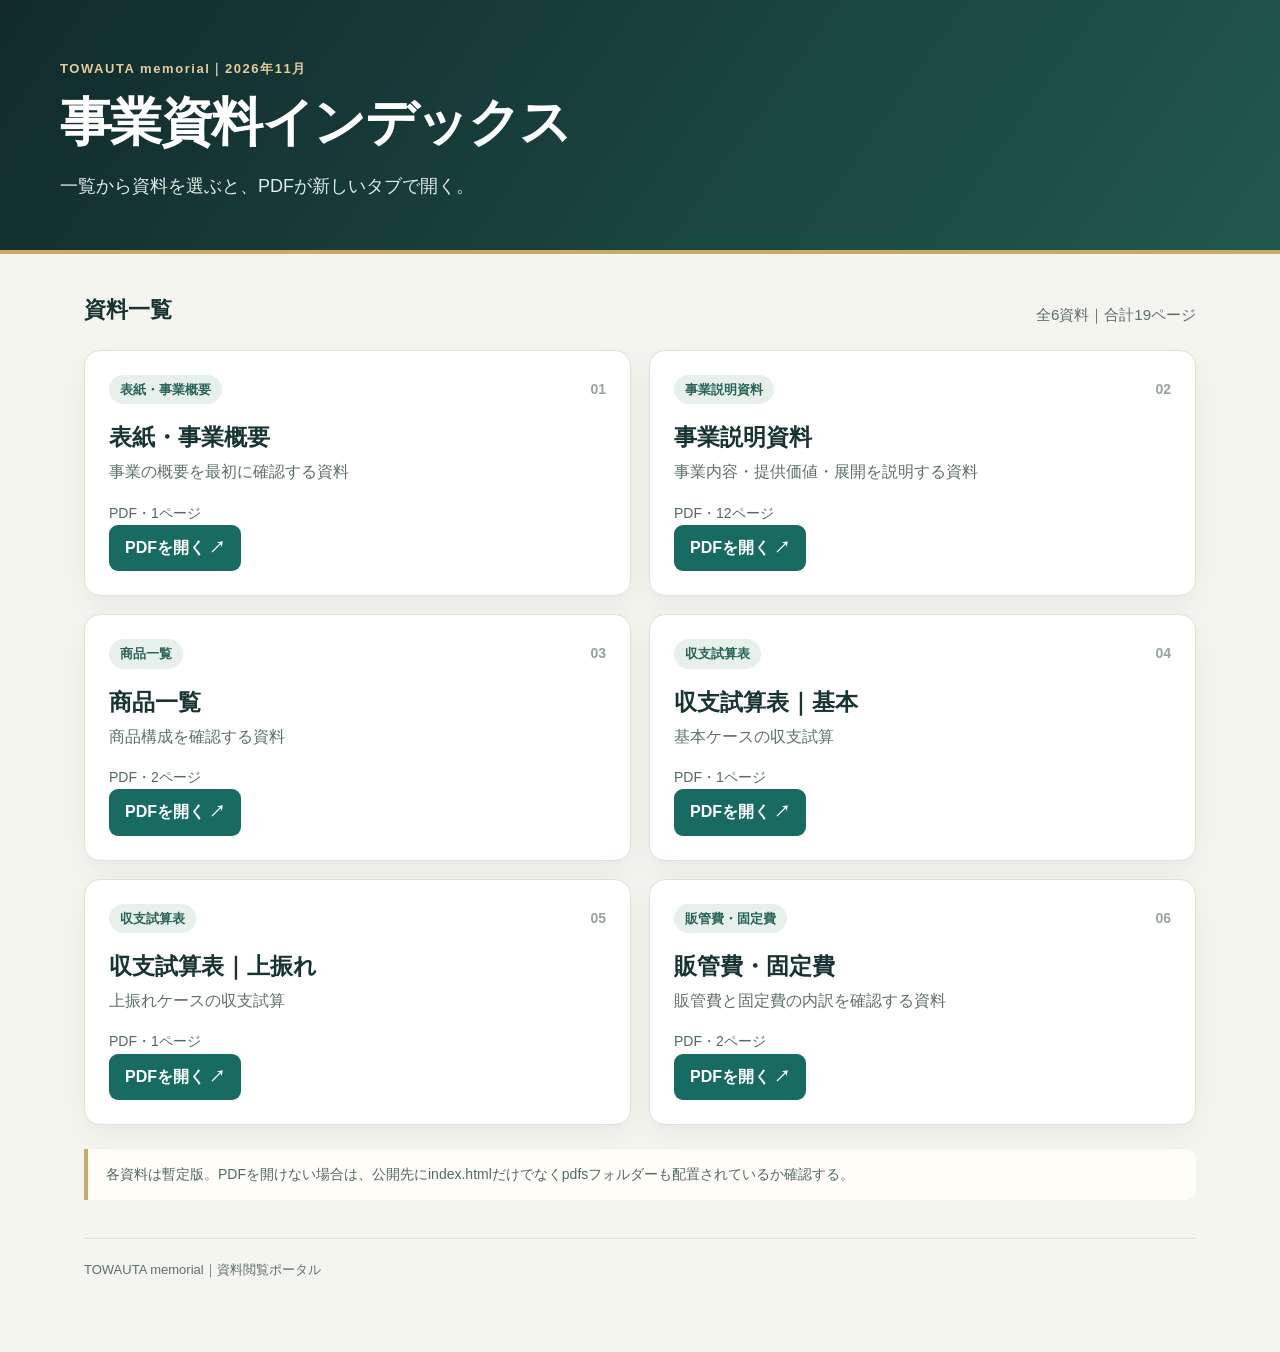
==== memorial_draft/index.html @ f04117cd "Publish memorial draft PDF portal with noindex" ====
<!doctype html><html lang="ja"><head><meta name="robots" content="noindex,nofollow,noarchive"><meta charset="utf-8"><meta name="viewport" content="width=device-width,initial-scale=1"><meta name="description" content="TOWAUTA memorialの事業資料PDF一覧"><title>TOWAUTA memorial｜資料インデックス</title><style>
:root{--ink:#173432;--muted:#5c706d;--teal:#176b61;--gold:#c9a86b;--paper:#f5f5ef;--line:#dce3dc;--white:#fff}*{box-sizing:border-box}body{margin:0;background:var(--paper);color:var(--ink);font-family:-apple-system,BlinkMacSystemFont,"Hiragino Kaku Gothic ProN","Yu Gothic",Meiryo,sans-serif;line-height:1.65}.hero{background:linear-gradient(125deg,#112b2c,#20584f);color:white;padding:58px max(24px,calc((100vw - 1160px)/2)) 48px;border-bottom:4px solid var(--gold)}.eyebrow{color:#e4cc9c;font-size:13px;font-weight:800;letter-spacing:.12em;margin:0 0 12px}.hero h1{font-size:clamp(32px,5vw,52px);line-height:1.2;margin:0;letter-spacing:-.03em}.hero p:last-child{max-width:700px;font-size:18px;color:#e2ece6;margin:18px 0 0}.wrap{max-width:1160px;margin:0 auto;padding:38px 24px 72px}.section-head{display:flex;align-items:end;justify-content:space-between;gap:16px;margin-bottom:22px}.section-head h2{margin:0;font-size:22px}.section-head p{margin:0;color:var(--muted);font-size:15px}.grid{display:grid;grid-template-columns:repeat(2,minmax(0,1fr));gap:18px}.card{background:var(--white);border:1px solid var(--line);border-radius:16px;padding:24px;box-shadow:0 10px 28px #183a3210;display:flex;flex-direction:column;min-height:225px}.card-top{display:flex;justify-content:space-between;align-items:center}.tag{display:inline-flex;border-radius:999px;background:#e7f0eb;color:#286458;font-size:13px;font-weight:800;padding:4px 11px}.number{font-size:14px;color:#96a49d;font-weight:800}.card h2{font-size:23px;line-height:1.35;margin:18px 0 6px}.card p{font-size:16px;color:var(--muted);margin:0}.meta{font-size:14px;color:#536963;margin-top:16px}.open{display:inline-block;align-self:flex-start;margin-top:auto;padding:10px 16px;border-radius:9px;background:var(--teal);color:white;text-decoration:none;font-size:16px;font-weight:750}.open:focus-visible{outline:3px solid #bd8623;outline-offset:3px}.note{margin-top:24px;border-left:4px solid var(--gold);background:#fffdf8;padding:14px 18px;border-radius:0 10px 10px 0;color:#536963;font-size:14px}.footer{border-top:1px solid var(--line);padding-top:20px;margin-top:38px;color:var(--muted);font-size:13px}@media(max-width:680px){.hero{padding:40px 22px 34px}.hero p:last-child{font-size:16px}.wrap{padding:28px 16px 54px}.section-head{display:block}.section-head p{margin-top:6px}.grid{grid-template-columns:1fr;gap:13px}.card{min-height:205px;padding:20px}.card h2{font-size:21px}}
</style></head><body><header class="hero"><p class="eyebrow">TOWAUTA memorial｜2026年11月</p><h1>事業資料インデックス</h1><p>一覧から資料を選ぶと、PDFが新しいタブで開く。</p></header><main class="wrap"><div class="section-head"><h2>資料一覧</h2><p>全6資料｜合計19ページ</p></div><section class="grid" aria-label="PDF資料一覧"><article class="card"><div class="card-top"><span class="tag">表紙・事業概要</span><span class="number">01</span></div><h2>表紙・事業概要</h2><p>事業の概要を最初に確認する資料</p><div class="meta">PDF・1ページ</div><a class="open" href="./pdfs/overview.pdf">PDFを開く ↗</a></article><article class="card"><div class="card-top"><span class="tag">事業説明資料</span><span class="number">02</span></div><h2>事業説明資料</h2><p>事業内容・提供価値・展開を説明する資料</p><div class="meta">PDF・12ページ</div><a class="open" href="./pdfs/business-explanation.pdf">PDFを開く ↗</a></article><article class="card"><div class="card-top"><span class="tag">商品一覧</span><span class="number">03</span></div><h2>商品一覧</h2><p>商品構成を確認する資料</p><div class="meta">PDF・2ページ</div><a class="open" href="./pdfs/products.pdf">PDFを開く ↗</a></article><article class="card"><div class="card-top"><span class="tag">収支試算表</span><span class="number">04</span></div><h2>収支試算表｜基本</h2><p>基本ケースの収支試算</p><div class="meta">PDF・1ページ</div><a class="open" href="./pdfs/financial-basic.pdf">PDFを開く ↗</a></article><article class="card"><div class="card-top"><span class="tag">収支試算表</span><span class="number">05</span></div><h2>収支試算表｜上振れ</h2><p>上振れケースの収支試算</p><div class="meta">PDF・1ページ</div><a class="open" href="./pdfs/financial-upside.pdf">PDFを開く ↗</a></article><article class="card"><div class="card-top"><span class="tag">販管費・固定費</span><span class="number">06</span></div><h2>販管費・固定費</h2><p>販管費と固定費の内訳を確認する資料</p><div class="meta">PDF・2ページ</div><a class="open" href="./pdfs/selling-and-fixed-costs.pdf">PDFを開く ↗</a></article></section><aside class="note">各資料は暫定版。PDFを開けない場合は、公開先にindex.htmlだけでなくpdfsフォルダーも配置されているか確認する。</aside><footer class="footer">TOWAUTA memorial｜資料閲覧ポータル</footer></main></body></html>
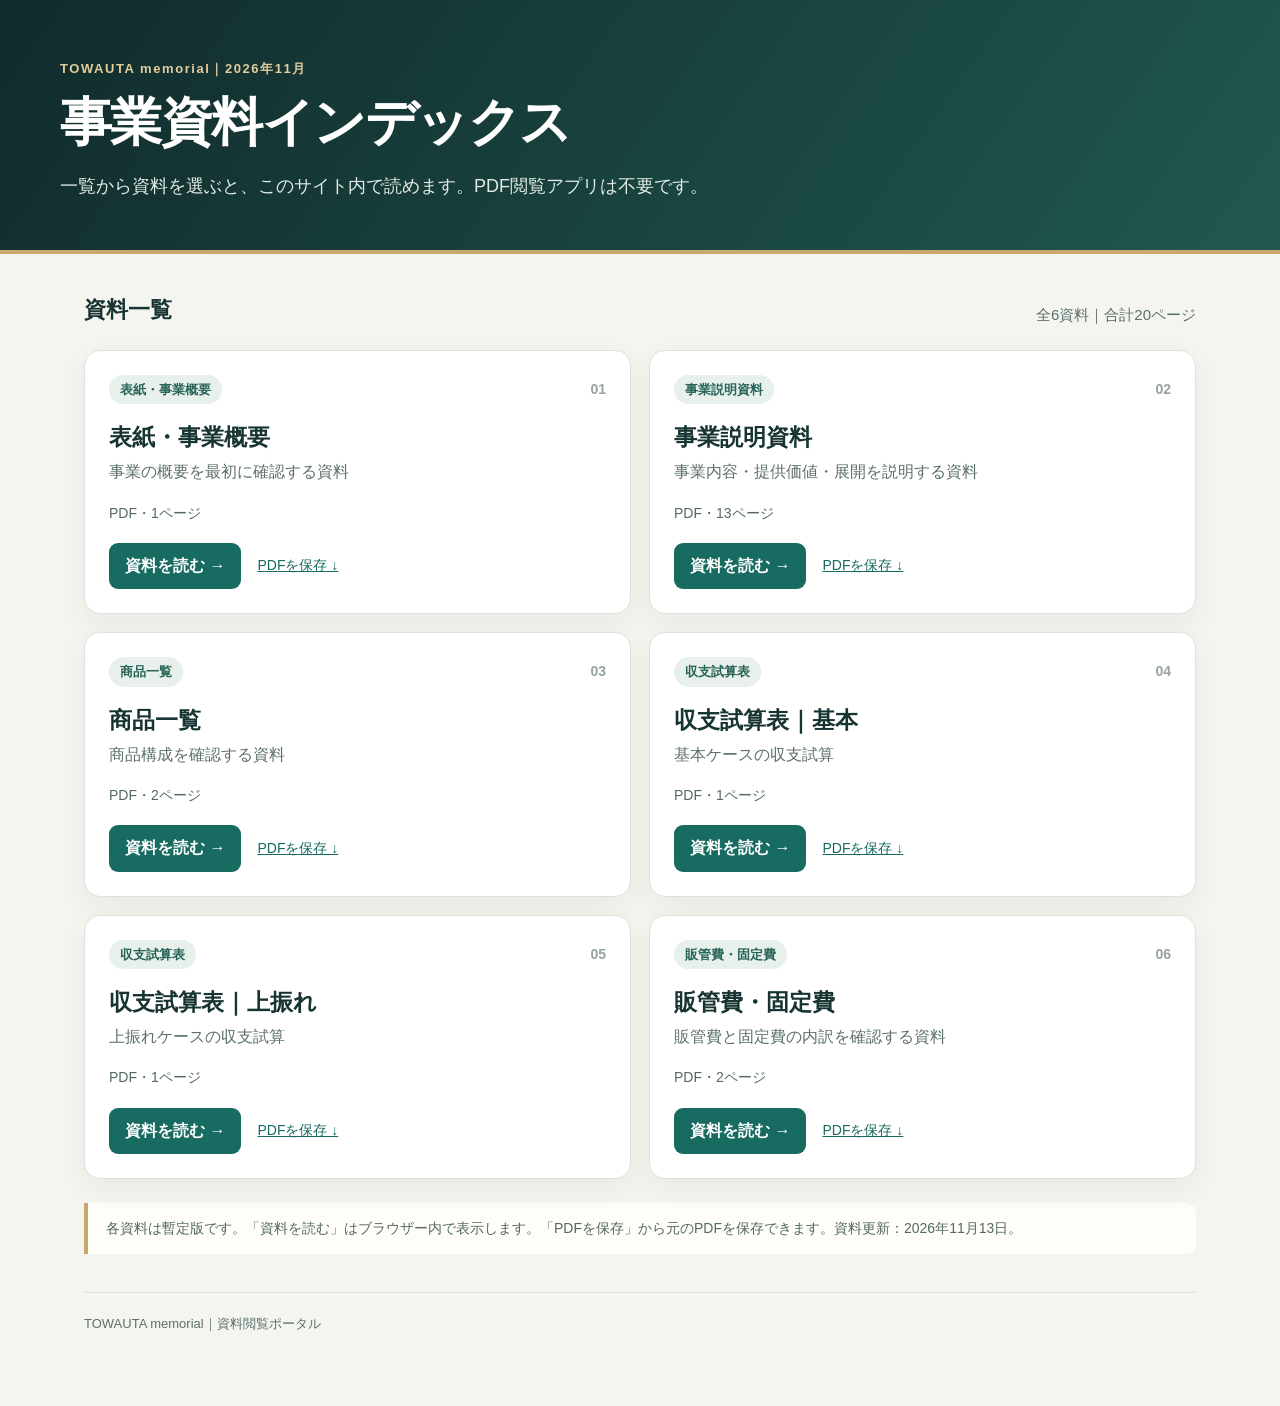
==== commit d8c0b3f5: "Add app-free mobile document viewer" ====
--- a/memorial_draft/index.html
+++ b/memorial_draft/index.html
@@ -1,3 +1,3 @@
 <!doctype html><html lang="ja"><head><meta name="robots" content="noindex,nofollow,noarchive"><meta charset="utf-8"><meta name="viewport" content="width=device-width,initial-scale=1"><meta name="description" content="TOWAUTA memorialの事業資料PDF一覧"><title>TOWAUTA memorial｜資料インデックス</title><style>
-:root{--ink:#173432;--muted:#5c706d;--teal:#176b61;--gold:#c9a86b;--paper:#f5f5ef;--line:#dce3dc;--white:#fff}*{box-sizing:border-box}body{margin:0;background:var(--paper);color:var(--ink);font-family:-apple-system,BlinkMacSystemFont,"Hiragino Kaku Gothic ProN","Yu Gothic",Meiryo,sans-serif;line-height:1.65}.hero{background:linear-gradient(125deg,#112b2c,#20584f);color:white;padding:58px max(24px,calc((100vw - 1160px)/2)) 48px;border-bottom:4px solid var(--gold)}.eyebrow{color:#e4cc9c;font-size:13px;font-weight:800;letter-spacing:.12em;margin:0 0 12px}.hero h1{font-size:clamp(32px,5vw,52px);line-height:1.2;margin:0;letter-spacing:-.03em}.hero p:last-child{max-width:700px;font-size:18px;color:#e2ece6;margin:18px 0 0}.wrap{max-width:1160px;margin:0 auto;padding:38px 24px 72px}.section-head{display:flex;align-items:end;justify-content:space-between;gap:16px;margin-bottom:22px}.section-head h2{margin:0;font-size:22px}.section-head p{margin:0;color:var(--muted);font-size:15px}.grid{display:grid;grid-template-columns:repeat(2,minmax(0,1fr));gap:18px}.card{background:var(--white);border:1px solid var(--line);border-radius:16px;padding:24px;box-shadow:0 10px 28px #183a3210;display:flex;flex-direction:column;min-height:225px}.card-top{display:flex;justify-content:space-between;align-items:center}.tag{display:inline-flex;border-radius:999px;background:#e7f0eb;color:#286458;font-size:13px;font-weight:800;padding:4px 11px}.number{font-size:14px;color:#96a49d;font-weight:800}.card h2{font-size:23px;line-height:1.35;margin:18px 0 6px}.card p{font-size:16px;color:var(--muted);margin:0}.meta{font-size:14px;color:#536963;margin-top:16px}.open{display:inline-block;align-self:flex-start;margin-top:auto;padding:10px 16px;border-radius:9px;background:var(--teal);color:white;text-decoration:none;font-size:16px;font-weight:750}.open:focus-visible{outline:3px solid #bd8623;outline-offset:3px}.note{margin-top:24px;border-left:4px solid var(--gold);background:#fffdf8;padding:14px 18px;border-radius:0 10px 10px 0;color:#536963;font-size:14px}.footer{border-top:1px solid var(--line);padding-top:20px;margin-top:38px;color:var(--muted);font-size:13px}@media(max-width:680px){.hero{padding:40px 22px 34px}.hero p:last-child{font-size:16px}.wrap{padding:28px 16px 54px}.section-head{display:block}.section-head p{margin-top:6px}.grid{grid-template-columns:1fr;gap:13px}.card{min-height:205px;padding:20px}.card h2{font-size:21px}}
-</style></head><body><header class="hero"><p class="eyebrow">TOWAUTA memorial｜2026年11月</p><h1>事業資料インデックス</h1><p>一覧から資料を選ぶと、PDFが新しいタブで開く。</p></header><main class="wrap"><div class="section-head"><h2>資料一覧</h2><p>全6資料｜合計19ページ</p></div><section class="grid" aria-label="PDF資料一覧"><article class="card"><div class="card-top"><span class="tag">表紙・事業概要</span><span class="number">01</span></div><h2>表紙・事業概要</h2><p>事業の概要を最初に確認する資料</p><div class="meta">PDF・1ページ</div><a class="open" href="./pdfs/overview.pdf">PDFを開く ↗</a></article><article class="card"><div class="card-top"><span class="tag">事業説明資料</span><span class="number">02</span></div><h2>事業説明資料</h2><p>事業内容・提供価値・展開を説明する資料</p><div class="meta">PDF・12ページ</div><a class="open" href="./pdfs/business-explanation.pdf">PDFを開く ↗</a></article><article class="card"><div class="card-top"><span class="tag">商品一覧</span><span class="number">03</span></div><h2>商品一覧</h2><p>商品構成を確認する資料</p><div class="meta">PDF・2ページ</div><a class="open" href="./pdfs/products.pdf">PDFを開く ↗</a></article><article class="card"><div class="card-top"><span class="tag">収支試算表</span><span class="number">04</span></div><h2>収支試算表｜基本</h2><p>基本ケースの収支試算</p><div class="meta">PDF・1ページ</div><a class="open" href="./pdfs/financial-basic.pdf">PDFを開く ↗</a></article><article class="card"><div class="card-top"><span class="tag">収支試算表</span><span class="number">05</span></div><h2>収支試算表｜上振れ</h2><p>上振れケースの収支試算</p><div class="meta">PDF・1ページ</div><a class="open" href="./pdfs/financial-upside.pdf">PDFを開く ↗</a></article><article class="card"><div class="card-top"><span class="tag">販管費・固定費</span><span class="number">06</span></div><h2>販管費・固定費</h2><p>販管費と固定費の内訳を確認する資料</p><div class="meta">PDF・2ページ</div><a class="open" href="./pdfs/selling-and-fixed-costs.pdf">PDFを開く ↗</a></article></section><aside class="note">各資料は暫定版。PDFを開けない場合は、公開先にindex.htmlだけでなくpdfsフォルダーも配置されているか確認する。</aside><footer class="footer">TOWAUTA memorial｜資料閲覧ポータル</footer></main></body></html>+:root{--ink:#173432;--muted:#5c706d;--teal:#176b61;--gold:#c9a86b;--paper:#f5f5ef;--line:#dce3dc;--white:#fff}*{box-sizing:border-box}body{margin:0;background:var(--paper);color:var(--ink);font-family:-apple-system,BlinkMacSystemFont,"Hiragino Kaku Gothic ProN","Yu Gothic",Meiryo,sans-serif;line-height:1.65}.hero{background:linear-gradient(125deg,#112b2c,#20584f);color:white;padding:58px max(24px,calc((100vw - 1160px)/2)) 48px;border-bottom:4px solid var(--gold)}.eyebrow{color:#e4cc9c;font-size:13px;font-weight:800;letter-spacing:.12em;margin:0 0 12px}.hero h1{font-size:clamp(32px,5vw,52px);line-height:1.2;margin:0;letter-spacing:-.03em}.hero p:last-child{max-width:700px;font-size:18px;color:#e2ece6;margin:18px 0 0}.wrap{max-width:1160px;margin:0 auto;padding:38px 24px 72px}.section-head{display:flex;align-items:end;justify-content:space-between;gap:16px;margin-bottom:22px}.section-head h2{margin:0;font-size:22px}.section-head p{margin:0;color:var(--muted);font-size:15px}.grid{display:grid;grid-template-columns:repeat(2,minmax(0,1fr));gap:18px}.card{background:var(--white);border:1px solid var(--line);border-radius:16px;padding:24px;box-shadow:0 10px 28px #183a3210;display:flex;flex-direction:column;min-height:225px}.card-top{display:flex;justify-content:space-between;align-items:center}.tag{display:inline-flex;border-radius:999px;background:#e7f0eb;color:#286458;font-size:13px;font-weight:800;padding:4px 11px}.number{font-size:14px;color:#96a49d;font-weight:800}.card h2{font-size:23px;line-height:1.35;margin:18px 0 6px}.card p{font-size:16px;color:var(--muted);margin:0}.meta{font-size:14px;color:#536963;margin-top:16px}.card-actions{display:flex;align-items:center;gap:16px;flex-wrap:wrap;margin-top:auto;padding-top:18px}.save{font-size:14px;color:var(--teal);min-height:44px;display:inline-flex;align-items:center}.open{display:inline-block;align-self:flex-start;margin-top:auto;padding:10px 16px;border-radius:9px;background:var(--teal);color:white;text-decoration:none;font-size:16px;font-weight:750}.open:focus-visible{outline:3px solid #bd8623;outline-offset:3px}.note{margin-top:24px;border-left:4px solid var(--gold);background:#fffdf8;padding:14px 18px;border-radius:0 10px 10px 0;color:#536963;font-size:14px}.footer{border-top:1px solid var(--line);padding-top:20px;margin-top:38px;color:var(--muted);font-size:13px}@media(max-width:680px){.hero{padding:40px 22px 34px}.hero p:last-child{font-size:16px}.wrap{padding:28px 16px 54px}.section-head{display:block}.section-head p{margin-top:6px}.grid{grid-template-columns:1fr;gap:13px}.card{min-height:205px;padding:20px}.card h2{font-size:21px}}
+</style></head><body><header class="hero"><p class="eyebrow">TOWAUTA memorial｜2026年11月</p><h1>事業資料インデックス</h1><p>一覧から資料を選ぶと、このサイト内で読めます。PDF閲覧アプリは不要です。</p></header><main class="wrap"><div class="section-head"><h2>資料一覧</h2><p>全6資料｜合計20ページ</p></div><section class="grid" aria-label="PDF資料一覧"><article class="card"><div class="card-top"><span class="tag">表紙・事業概要</span><span class="number">01</span></div><h2>表紙・事業概要</h2><p>事業の概要を最初に確認する資料</p><div class="meta">PDF・1ページ</div><div class="card-actions"><a class="open" href="viewer.html?doc=overview">資料を読む →</a><a class="save" href="./pdfs/overview.pdf?v=ff6234323675" download>PDFを保存 ↓</a></div></article><article class="card"><div class="card-top"><span class="tag">事業説明資料</span><span class="number">02</span></div><h2>事業説明資料</h2><p>事業内容・提供価値・展開を説明する資料</p><div class="meta">PDF・13ページ</div><div class="card-actions"><a class="open" href="viewer.html?doc=business-explanation">資料を読む →</a><a class="save" href="./pdfs/business-explanation.pdf?v=215e33456c16" download>PDFを保存 ↓</a></div></article><article class="card"><div class="card-top"><span class="tag">商品一覧</span><span class="number">03</span></div><h2>商品一覧</h2><p>商品構成を確認する資料</p><div class="meta">PDF・2ページ</div><div class="card-actions"><a class="open" href="viewer.html?doc=products">資料を読む →</a><a class="save" href="./pdfs/products.pdf?v=21a5e8a64f2e" download>PDFを保存 ↓</a></div></article><article class="card"><div class="card-top"><span class="tag">収支試算表</span><span class="number">04</span></div><h2>収支試算表｜基本</h2><p>基本ケースの収支試算</p><div class="meta">PDF・1ページ</div><div class="card-actions"><a class="open" href="viewer.html?doc=financial-basic">資料を読む →</a><a class="save" href="./pdfs/financial-basic.pdf?v=f464dc2b8b6d" download>PDFを保存 ↓</a></div></article><article class="card"><div class="card-top"><span class="tag">収支試算表</span><span class="number">05</span></div><h2>収支試算表｜上振れ</h2><p>上振れケースの収支試算</p><div class="meta">PDF・1ページ</div><div class="card-actions"><a class="open" href="viewer.html?doc=financial-upside">資料を読む →</a><a class="save" href="./pdfs/financial-upside.pdf?v=5631db88b80d" download>PDFを保存 ↓</a></div></article><article class="card"><div class="card-top"><span class="tag">販管費・固定費</span><span class="number">06</span></div><h2>販管費・固定費</h2><p>販管費と固定費の内訳を確認する資料</p><div class="meta">PDF・2ページ</div><div class="card-actions"><a class="open" href="viewer.html?doc=selling-and-fixed-costs">資料を読む →</a><a class="save" href="./pdfs/selling-and-fixed-costs.pdf?v=0915f85fa21b" download>PDFを保存 ↓</a></div></article></section><aside class="note">各資料は暫定版です。「資料を読む」はブラウザー内で表示します。「PDFを保存」から元のPDFを保存できます。資料更新：2026年11月13日。</aside><footer class="footer">TOWAUTA memorial｜資料閲覧ポータル</footer></main></body></html>
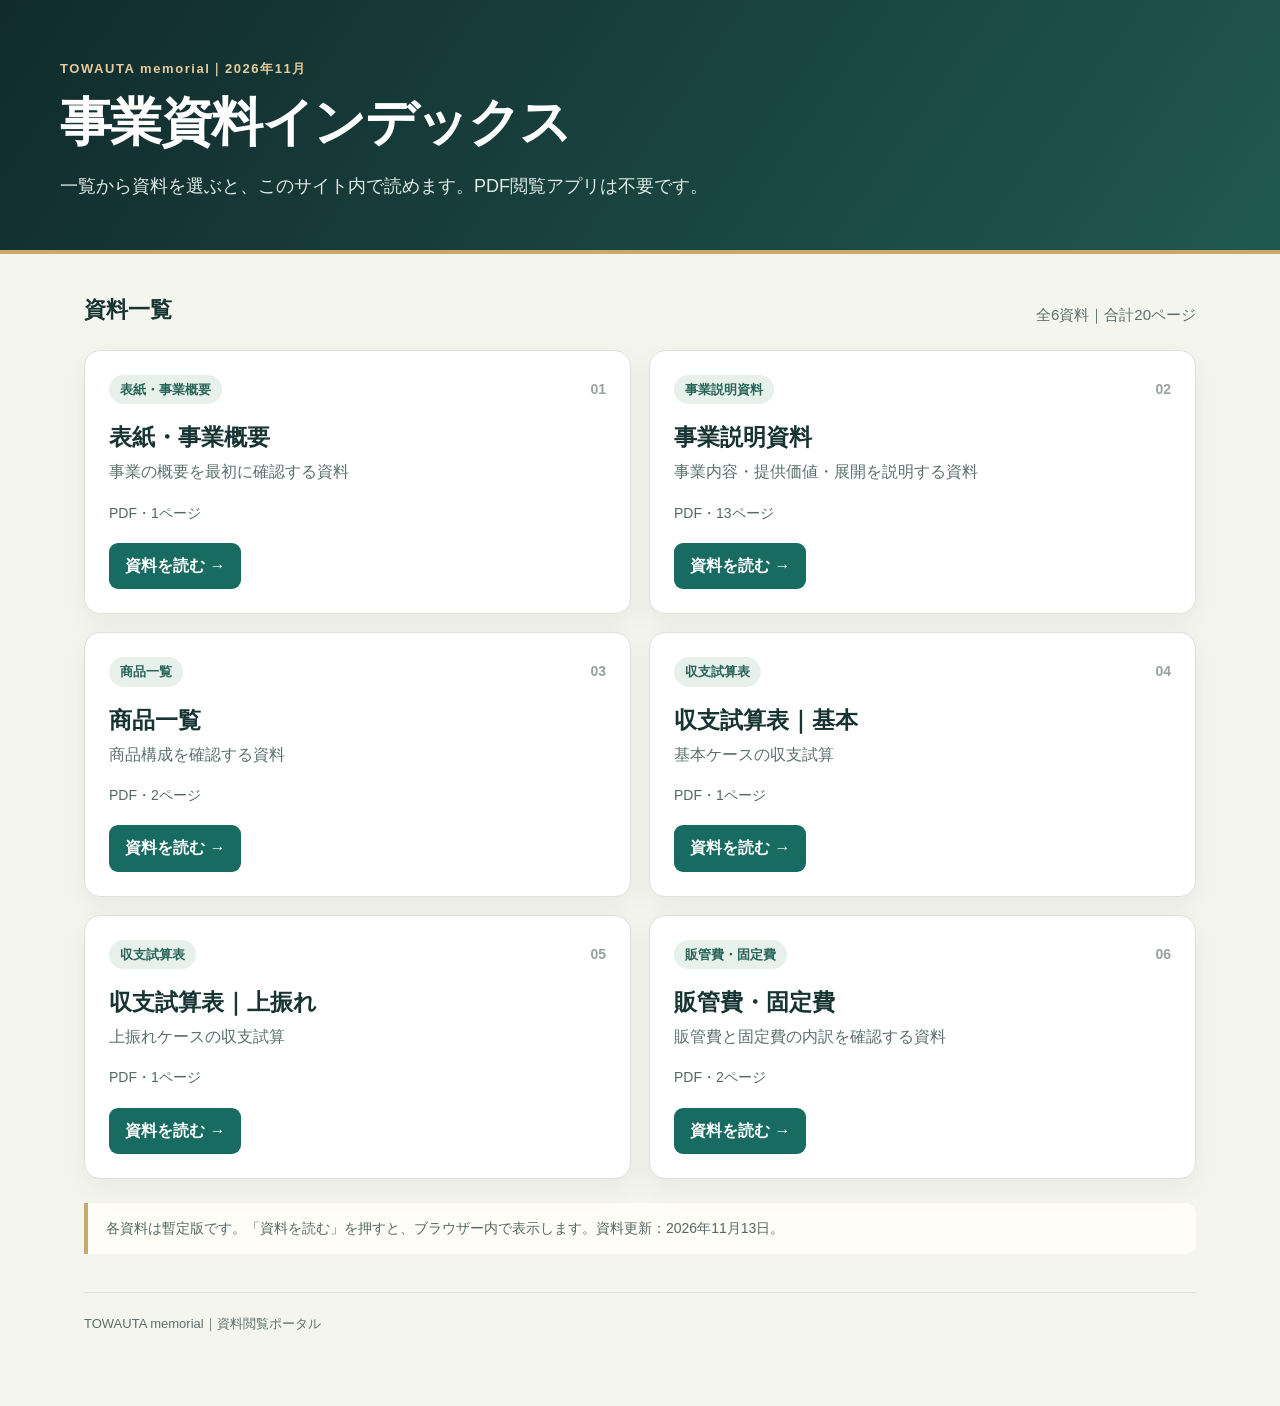
==== commit 835b55e7: "Remove PDF download controls from the portal" ====
--- a/memorial_draft/index.html
+++ b/memorial_draft/index.html
@@ -1,3 +1,3 @@
 <!doctype html><html lang="ja"><head><meta name="robots" content="noindex,nofollow,noarchive"><meta charset="utf-8"><meta name="viewport" content="width=device-width,initial-scale=1"><meta name="description" content="TOWAUTA memorialの事業資料PDF一覧"><title>TOWAUTA memorial｜資料インデックス</title><style>
-:root{--ink:#173432;--muted:#5c706d;--teal:#176b61;--gold:#c9a86b;--paper:#f5f5ef;--line:#dce3dc;--white:#fff}*{box-sizing:border-box}body{margin:0;background:var(--paper);color:var(--ink);font-family:-apple-system,BlinkMacSystemFont,"Hiragino Kaku Gothic ProN","Yu Gothic",Meiryo,sans-serif;line-height:1.65}.hero{background:linear-gradient(125deg,#112b2c,#20584f);color:white;padding:58px max(24px,calc((100vw - 1160px)/2)) 48px;border-bottom:4px solid var(--gold)}.eyebrow{color:#e4cc9c;font-size:13px;font-weight:800;letter-spacing:.12em;margin:0 0 12px}.hero h1{font-size:clamp(32px,5vw,52px);line-height:1.2;margin:0;letter-spacing:-.03em}.hero p:last-child{max-width:700px;font-size:18px;color:#e2ece6;margin:18px 0 0}.wrap{max-width:1160px;margin:0 auto;padding:38px 24px 72px}.section-head{display:flex;align-items:end;justify-content:space-between;gap:16px;margin-bottom:22px}.section-head h2{margin:0;font-size:22px}.section-head p{margin:0;color:var(--muted);font-size:15px}.grid{display:grid;grid-template-columns:repeat(2,minmax(0,1fr));gap:18px}.card{background:var(--white);border:1px solid var(--line);border-radius:16px;padding:24px;box-shadow:0 10px 28px #183a3210;display:flex;flex-direction:column;min-height:225px}.card-top{display:flex;justify-content:space-between;align-items:center}.tag{display:inline-flex;border-radius:999px;background:#e7f0eb;color:#286458;font-size:13px;font-weight:800;padding:4px 11px}.number{font-size:14px;color:#96a49d;font-weight:800}.card h2{font-size:23px;line-height:1.35;margin:18px 0 6px}.card p{font-size:16px;color:var(--muted);margin:0}.meta{font-size:14px;color:#536963;margin-top:16px}.card-actions{display:flex;align-items:center;gap:16px;flex-wrap:wrap;margin-top:auto;padding-top:18px}.save{font-size:14px;color:var(--teal);min-height:44px;display:inline-flex;align-items:center}.open{display:inline-block;align-self:flex-start;margin-top:auto;padding:10px 16px;border-radius:9px;background:var(--teal);color:white;text-decoration:none;font-size:16px;font-weight:750}.open:focus-visible{outline:3px solid #bd8623;outline-offset:3px}.note{margin-top:24px;border-left:4px solid var(--gold);background:#fffdf8;padding:14px 18px;border-radius:0 10px 10px 0;color:#536963;font-size:14px}.footer{border-top:1px solid var(--line);padding-top:20px;margin-top:38px;color:var(--muted);font-size:13px}@media(max-width:680px){.hero{padding:40px 22px 34px}.hero p:last-child{font-size:16px}.wrap{padding:28px 16px 54px}.section-head{display:block}.section-head p{margin-top:6px}.grid{grid-template-columns:1fr;gap:13px}.card{min-height:205px;padding:20px}.card h2{font-size:21px}}
-</style></head><body><header class="hero"><p class="eyebrow">TOWAUTA memorial｜2026年11月</p><h1>事業資料インデックス</h1><p>一覧から資料を選ぶと、このサイト内で読めます。PDF閲覧アプリは不要です。</p></header><main class="wrap"><div class="section-head"><h2>資料一覧</h2><p>全6資料｜合計20ページ</p></div><section class="grid" aria-label="PDF資料一覧"><article class="card"><div class="card-top"><span class="tag">表紙・事業概要</span><span class="number">01</span></div><h2>表紙・事業概要</h2><p>事業の概要を最初に確認する資料</p><div class="meta">PDF・1ページ</div><div class="card-actions"><a class="open" href="viewer.html?doc=overview">資料を読む →</a><a class="save" href="./pdfs/overview.pdf?v=ff6234323675" download>PDFを保存 ↓</a></div></article><article class="card"><div class="card-top"><span class="tag">事業説明資料</span><span class="number">02</span></div><h2>事業説明資料</h2><p>事業内容・提供価値・展開を説明する資料</p><div class="meta">PDF・13ページ</div><div class="card-actions"><a class="open" href="viewer.html?doc=business-explanation">資料を読む →</a><a class="save" href="./pdfs/business-explanation.pdf?v=215e33456c16" download>PDFを保存 ↓</a></div></article><article class="card"><div class="card-top"><span class="tag">商品一覧</span><span class="number">03</span></div><h2>商品一覧</h2><p>商品構成を確認する資料</p><div class="meta">PDF・2ページ</div><div class="card-actions"><a class="open" href="viewer.html?doc=products">資料を読む →</a><a class="save" href="./pdfs/products.pdf?v=21a5e8a64f2e" download>PDFを保存 ↓</a></div></article><article class="card"><div class="card-top"><span class="tag">収支試算表</span><span class="number">04</span></div><h2>収支試算表｜基本</h2><p>基本ケースの収支試算</p><div class="meta">PDF・1ページ</div><div class="card-actions"><a class="open" href="viewer.html?doc=financial-basic">資料を読む →</a><a class="save" href="./pdfs/financial-basic.pdf?v=f464dc2b8b6d" download>PDFを保存 ↓</a></div></article><article class="card"><div class="card-top"><span class="tag">収支試算表</span><span class="number">05</span></div><h2>収支試算表｜上振れ</h2><p>上振れケースの収支試算</p><div class="meta">PDF・1ページ</div><div class="card-actions"><a class="open" href="viewer.html?doc=financial-upside">資料を読む →</a><a class="save" href="./pdfs/financial-upside.pdf?v=5631db88b80d" download>PDFを保存 ↓</a></div></article><article class="card"><div class="card-top"><span class="tag">販管費・固定費</span><span class="number">06</span></div><h2>販管費・固定費</h2><p>販管費と固定費の内訳を確認する資料</p><div class="meta">PDF・2ページ</div><div class="card-actions"><a class="open" href="viewer.html?doc=selling-and-fixed-costs">資料を読む →</a><a class="save" href="./pdfs/selling-and-fixed-costs.pdf?v=0915f85fa21b" download>PDFを保存 ↓</a></div></article></section><aside class="note">各資料は暫定版です。「資料を読む」はブラウザー内で表示します。「PDFを保存」から元のPDFを保存できます。資料更新：2026年11月13日。</aside><footer class="footer">TOWAUTA memorial｜資料閲覧ポータル</footer></main></body></html>+:root{--ink:#173432;--muted:#5c706d;--teal:#176b61;--gold:#c9a86b;--paper:#f5f5ef;--line:#dce3dc;--white:#fff}*{box-sizing:border-box}body{margin:0;background:var(--paper);color:var(--ink);font-family:-apple-system,BlinkMacSystemFont,"Hiragino Kaku Gothic ProN","Yu Gothic",Meiryo,sans-serif;line-height:1.65}.hero{background:linear-gradient(125deg,#112b2c,#20584f);color:white;padding:58px max(24px,calc((100vw - 1160px)/2)) 48px;border-bottom:4px solid var(--gold)}.eyebrow{color:#e4cc9c;font-size:13px;font-weight:800;letter-spacing:.12em;margin:0 0 12px}.hero h1{font-size:clamp(32px,5vw,52px);line-height:1.2;margin:0;letter-spacing:-.03em}.hero p:last-child{max-width:700px;font-size:18px;color:#e2ece6;margin:18px 0 0}.wrap{max-width:1160px;margin:0 auto;padding:38px 24px 72px}.section-head{display:flex;align-items:end;justify-content:space-between;gap:16px;margin-bottom:22px}.section-head h2{margin:0;font-size:22px}.section-head p{margin:0;color:var(--muted);font-size:15px}.grid{display:grid;grid-template-columns:repeat(2,minmax(0,1fr));gap:18px}.card{background:var(--white);border:1px solid var(--line);border-radius:16px;padding:24px;box-shadow:0 10px 28px #183a3210;display:flex;flex-direction:column;min-height:225px}.card-top{display:flex;justify-content:space-between;align-items:center}.tag{display:inline-flex;border-radius:999px;background:#e7f0eb;color:#286458;font-size:13px;font-weight:800;padding:4px 11px}.number{font-size:14px;color:#96a49d;font-weight:800}.card h2{font-size:23px;line-height:1.35;margin:18px 0 6px}.card p{font-size:16px;color:var(--muted);margin:0}.meta{font-size:14px;color:#536963;margin-top:16px}.card-actions{display:flex;align-items:center;gap:16px;flex-wrap:wrap;margin-top:auto;padding-top:18px}.open{display:inline-block;align-self:flex-start;margin-top:auto;padding:10px 16px;border-radius:9px;background:var(--teal);color:white;text-decoration:none;font-size:16px;font-weight:750}.open:focus-visible{outline:3px solid #bd8623;outline-offset:3px}.note{margin-top:24px;border-left:4px solid var(--gold);background:#fffdf8;padding:14px 18px;border-radius:0 10px 10px 0;color:#536963;font-size:14px}.footer{border-top:1px solid var(--line);padding-top:20px;margin-top:38px;color:var(--muted);font-size:13px}@media(max-width:680px){.hero{padding:40px 22px 34px}.hero p:last-child{font-size:16px}.wrap{padding:28px 16px 54px}.section-head{display:block}.section-head p{margin-top:6px}.grid{grid-template-columns:1fr;gap:13px}.card{min-height:205px;padding:20px}.card h2{font-size:21px}}
+</style></head><body><header class="hero"><p class="eyebrow">TOWAUTA memorial｜2026年11月</p><h1>事業資料インデックス</h1><p>一覧から資料を選ぶと、このサイト内で読めます。PDF閲覧アプリは不要です。</p></header><main class="wrap"><div class="section-head"><h2>資料一覧</h2><p>全6資料｜合計20ページ</p></div><section class="grid" aria-label="PDF資料一覧"><article class="card"><div class="card-top"><span class="tag">表紙・事業概要</span><span class="number">01</span></div><h2>表紙・事業概要</h2><p>事業の概要を最初に確認する資料</p><div class="meta">PDF・1ページ</div><div class="card-actions"><a class="open" href="viewer.html?doc=overview&amp;v=20261113-2">資料を読む →</a></div></article><article class="card"><div class="card-top"><span class="tag">事業説明資料</span><span class="number">02</span></div><h2>事業説明資料</h2><p>事業内容・提供価値・展開を説明する資料</p><div class="meta">PDF・13ページ</div><div class="card-actions"><a class="open" href="viewer.html?doc=business-explanation&amp;v=20261113-2">資料を読む →</a></div></article><article class="card"><div class="card-top"><span class="tag">商品一覧</span><span class="number">03</span></div><h2>商品一覧</h2><p>商品構成を確認する資料</p><div class="meta">PDF・2ページ</div><div class="card-actions"><a class="open" href="viewer.html?doc=products&amp;v=20261113-2">資料を読む →</a></div></article><article class="card"><div class="card-top"><span class="tag">収支試算表</span><span class="number">04</span></div><h2>収支試算表｜基本</h2><p>基本ケースの収支試算</p><div class="meta">PDF・1ページ</div><div class="card-actions"><a class="open" href="viewer.html?doc=financial-basic&amp;v=20261113-2">資料を読む →</a></div></article><article class="card"><div class="card-top"><span class="tag">収支試算表</span><span class="number">05</span></div><h2>収支試算表｜上振れ</h2><p>上振れケースの収支試算</p><div class="meta">PDF・1ページ</div><div class="card-actions"><a class="open" href="viewer.html?doc=financial-upside&amp;v=20261113-2">資料を読む →</a></div></article><article class="card"><div class="card-top"><span class="tag">販管費・固定費</span><span class="number">06</span></div><h2>販管費・固定費</h2><p>販管費と固定費の内訳を確認する資料</p><div class="meta">PDF・2ページ</div><div class="card-actions"><a class="open" href="viewer.html?doc=selling-and-fixed-costs&amp;v=20261113-2">資料を読む →</a></div></article></section><aside class="note">各資料は暫定版です。「資料を読む」を押すと、ブラウザー内で表示します。資料更新：2026年11月13日。</aside><footer class="footer">TOWAUTA memorial｜資料閲覧ポータル</footer></main></body></html>
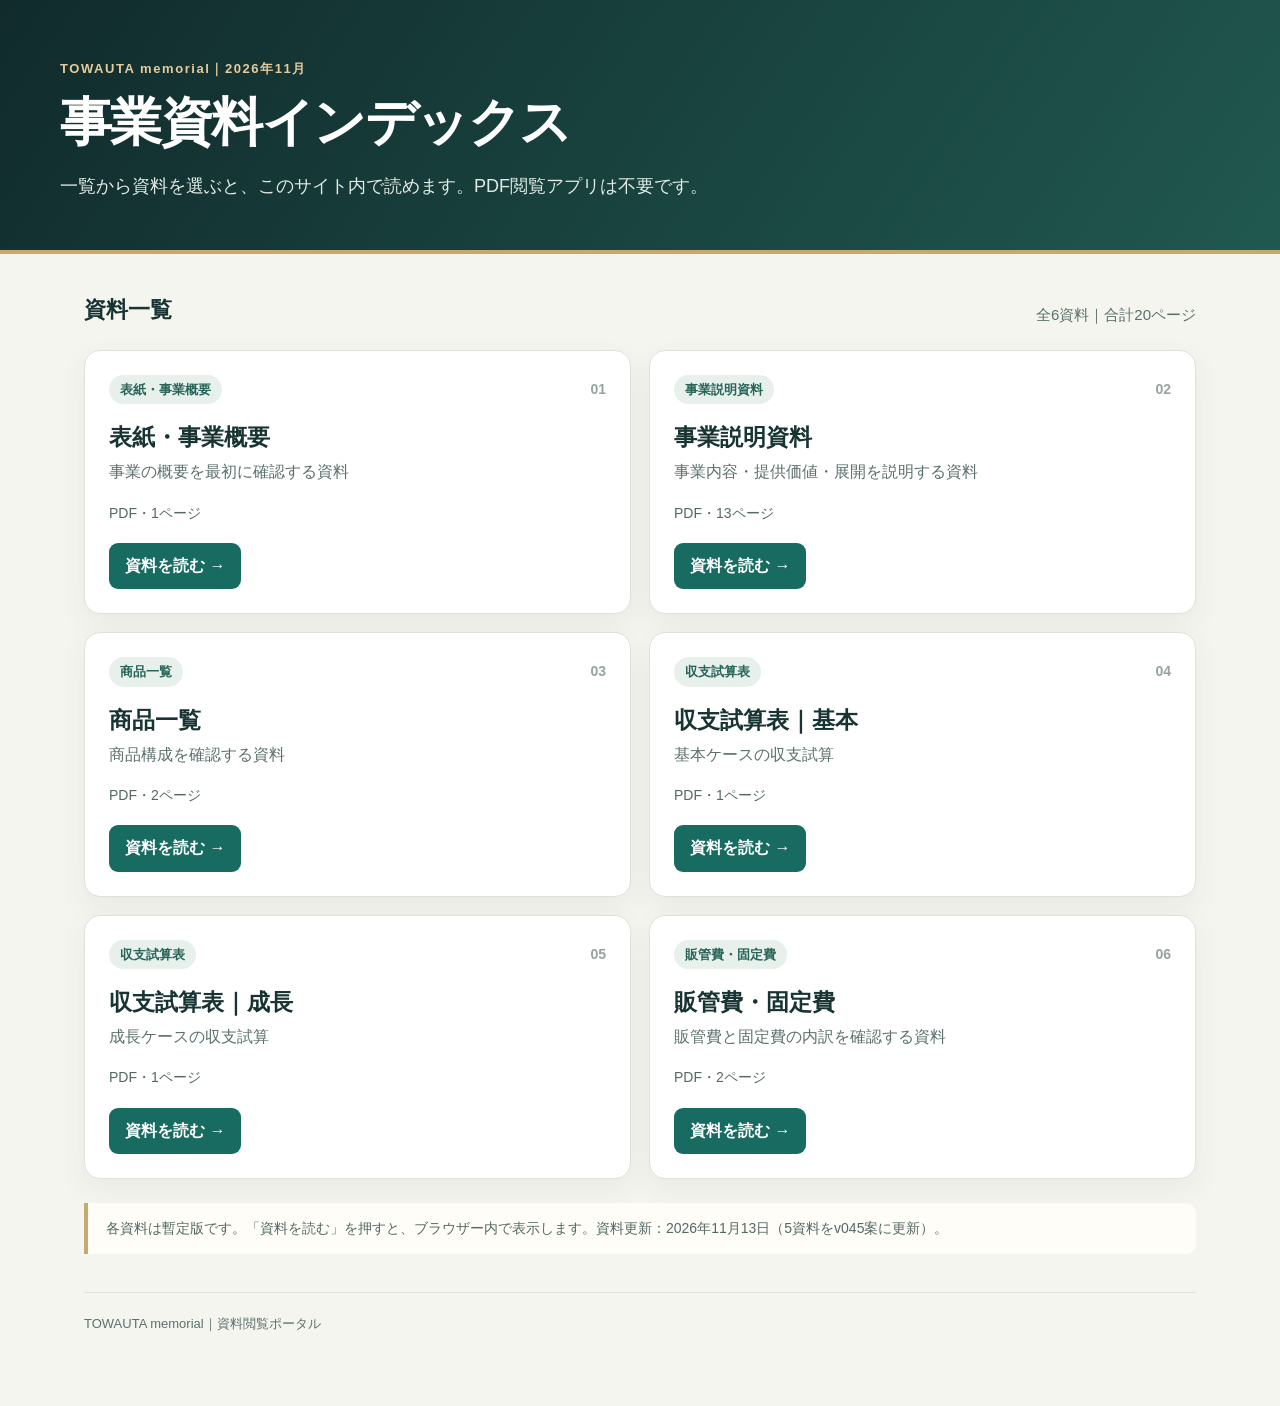
==== commit a4cbdfbf: "Publish v045 memorial documents and growth case" ====
--- a/memorial_draft/index.html
+++ b/memorial_draft/index.html
@@ -1,3 +1,3 @@
 <!doctype html><html lang="ja"><head><meta name="robots" content="noindex,nofollow,noarchive"><meta charset="utf-8"><meta name="viewport" content="width=device-width,initial-scale=1"><meta name="description" content="TOWAUTA memorialの事業資料PDF一覧"><title>TOWAUTA memorial｜資料インデックス</title><style>
 :root{--ink:#173432;--muted:#5c706d;--teal:#176b61;--gold:#c9a86b;--paper:#f5f5ef;--line:#dce3dc;--white:#fff}*{box-sizing:border-box}body{margin:0;background:var(--paper);color:var(--ink);font-family:-apple-system,BlinkMacSystemFont,"Hiragino Kaku Gothic ProN","Yu Gothic",Meiryo,sans-serif;line-height:1.65}.hero{background:linear-gradient(125deg,#112b2c,#20584f);color:white;padding:58px max(24px,calc((100vw - 1160px)/2)) 48px;border-bottom:4px solid var(--gold)}.eyebrow{color:#e4cc9c;font-size:13px;font-weight:800;letter-spacing:.12em;margin:0 0 12px}.hero h1{font-size:clamp(32px,5vw,52px);line-height:1.2;margin:0;letter-spacing:-.03em}.hero p:last-child{max-width:700px;font-size:18px;color:#e2ece6;margin:18px 0 0}.wrap{max-width:1160px;margin:0 auto;padding:38px 24px 72px}.section-head{display:flex;align-items:end;justify-content:space-between;gap:16px;margin-bottom:22px}.section-head h2{margin:0;font-size:22px}.section-head p{margin:0;color:var(--muted);font-size:15px}.grid{display:grid;grid-template-columns:repeat(2,minmax(0,1fr));gap:18px}.card{background:var(--white);border:1px solid var(--line);border-radius:16px;padding:24px;box-shadow:0 10px 28px #183a3210;display:flex;flex-direction:column;min-height:225px}.card-top{display:flex;justify-content:space-between;align-items:center}.tag{display:inline-flex;border-radius:999px;background:#e7f0eb;color:#286458;font-size:13px;font-weight:800;padding:4px 11px}.number{font-size:14px;color:#96a49d;font-weight:800}.card h2{font-size:23px;line-height:1.35;margin:18px 0 6px}.card p{font-size:16px;color:var(--muted);margin:0}.meta{font-size:14px;color:#536963;margin-top:16px}.card-actions{display:flex;align-items:center;gap:16px;flex-wrap:wrap;margin-top:auto;padding-top:18px}.open{display:inline-block;align-self:flex-start;margin-top:auto;padding:10px 16px;border-radius:9px;background:var(--teal);color:white;text-decoration:none;font-size:16px;font-weight:750}.open:focus-visible{outline:3px solid #bd8623;outline-offset:3px}.note{margin-top:24px;border-left:4px solid var(--gold);background:#fffdf8;padding:14px 18px;border-radius:0 10px 10px 0;color:#536963;font-size:14px}.footer{border-top:1px solid var(--line);padding-top:20px;margin-top:38px;color:var(--muted);font-size:13px}@media(max-width:680px){.hero{padding:40px 22px 34px}.hero p:last-child{font-size:16px}.wrap{padding:28px 16px 54px}.section-head{display:block}.section-head p{margin-top:6px}.grid{grid-template-columns:1fr;gap:13px}.card{min-height:205px;padding:20px}.card h2{font-size:21px}}
-</style></head><body><header class="hero"><p class="eyebrow">TOWAUTA memorial｜2026年11月</p><h1>事業資料インデックス</h1><p>一覧から資料を選ぶと、このサイト内で読めます。PDF閲覧アプリは不要です。</p></header><main class="wrap"><div class="section-head"><h2>資料一覧</h2><p>全6資料｜合計20ページ</p></div><section class="grid" aria-label="PDF資料一覧"><article class="card"><div class="card-top"><span class="tag">表紙・事業概要</span><span class="number">01</span></div><h2>表紙・事業概要</h2><p>事業の概要を最初に確認する資料</p><div class="meta">PDF・1ページ</div><div class="card-actions"><a class="open" href="viewer.html?doc=overview&amp;v=20261113-2">資料を読む →</a></div></article><article class="card"><div class="card-top"><span class="tag">事業説明資料</span><span class="number">02</span></div><h2>事業説明資料</h2><p>事業内容・提供価値・展開を説明する資料</p><div class="meta">PDF・13ページ</div><div class="card-actions"><a class="open" href="viewer.html?doc=business-explanation&amp;v=20261113-2">資料を読む →</a></div></article><article class="card"><div class="card-top"><span class="tag">商品一覧</span><span class="number">03</span></div><h2>商品一覧</h2><p>商品構成を確認する資料</p><div class="meta">PDF・2ページ</div><div class="card-actions"><a class="open" href="viewer.html?doc=products&amp;v=20261113-2">資料を読む →</a></div></article><article class="card"><div class="card-top"><span class="tag">収支試算表</span><span class="number">04</span></div><h2>収支試算表｜基本</h2><p>基本ケースの収支試算</p><div class="meta">PDF・1ページ</div><div class="card-actions"><a class="open" href="viewer.html?doc=financial-basic&amp;v=20261113-2">資料を読む →</a></div></article><article class="card"><div class="card-top"><span class="tag">収支試算表</span><span class="number">05</span></div><h2>収支試算表｜上振れ</h2><p>上振れケースの収支試算</p><div class="meta">PDF・1ページ</div><div class="card-actions"><a class="open" href="viewer.html?doc=financial-upside&amp;v=20261113-2">資料を読む →</a></div></article><article class="card"><div class="card-top"><span class="tag">販管費・固定費</span><span class="number">06</span></div><h2>販管費・固定費</h2><p>販管費と固定費の内訳を確認する資料</p><div class="meta">PDF・2ページ</div><div class="card-actions"><a class="open" href="viewer.html?doc=selling-and-fixed-costs&amp;v=20261113-2">資料を読む →</a></div></article></section><aside class="note">各資料は暫定版です。「資料を読む」を押すと、ブラウザー内で表示します。資料更新：2026年11月13日。</aside><footer class="footer">TOWAUTA memorial｜資料閲覧ポータル</footer></main></body></html>+</style></head><body><header class="hero"><p class="eyebrow">TOWAUTA memorial｜2026年11月</p><h1>事業資料インデックス</h1><p>一覧から資料を選ぶと、このサイト内で読めます。PDF閲覧アプリは不要です。</p></header><main class="wrap"><div class="section-head"><h2>資料一覧</h2><p>全6資料｜合計20ページ</p></div><section class="grid" aria-label="PDF資料一覧"><article class="card"><div class="card-top"><span class="tag">表紙・事業概要</span><span class="number">01</span></div><h2>表紙・事業概要</h2><p>事業の概要を最初に確認する資料</p><div class="meta">PDF・1ページ</div><div class="card-actions"><a class="open" href="viewer.html?doc=overview&amp;v=v045-20261113">資料を読む →</a></div></article><article class="card"><div class="card-top"><span class="tag">事業説明資料</span><span class="number">02</span></div><h2>事業説明資料</h2><p>事業内容・提供価値・展開を説明する資料</p><div class="meta">PDF・13ページ</div><div class="card-actions"><a class="open" href="viewer.html?doc=business-explanation&amp;v=v045-20261113">資料を読む →</a></div></article><article class="card"><div class="card-top"><span class="tag">商品一覧</span><span class="number">03</span></div><h2>商品一覧</h2><p>商品構成を確認する資料</p><div class="meta">PDF・2ページ</div><div class="card-actions"><a class="open" href="viewer.html?doc=products&amp;v=v045-20261113">資料を読む →</a></div></article><article class="card"><div class="card-top"><span class="tag">収支試算表</span><span class="number">04</span></div><h2>収支試算表｜基本</h2><p>基本ケースの収支試算</p><div class="meta">PDF・1ページ</div><div class="card-actions"><a class="open" href="viewer.html?doc=financial-basic&amp;v=v045-20261113">資料を読む →</a></div></article><article class="card"><div class="card-top"><span class="tag">収支試算表</span><span class="number">05</span></div><h2>収支試算表｜成長</h2><p>成長ケースの収支試算</p><div class="meta">PDF・1ページ</div><div class="card-actions"><a class="open" href="viewer.html?doc=financial-upside&amp;v=v045-20261113">資料を読む →</a></div></article><article class="card"><div class="card-top"><span class="tag">販管費・固定費</span><span class="number">06</span></div><h2>販管費・固定費</h2><p>販管費と固定費の内訳を確認する資料</p><div class="meta">PDF・2ページ</div><div class="card-actions"><a class="open" href="viewer.html?doc=selling-and-fixed-costs&amp;v=v045-20261113">資料を読む →</a></div></article></section><aside class="note">各資料は暫定版です。「資料を読む」を押すと、ブラウザー内で表示します。資料更新：2026年11月13日（5資料をv045案に更新）。</aside><footer class="footer">TOWAUTA memorial｜資料閲覧ポータル</footer></main></body></html>
